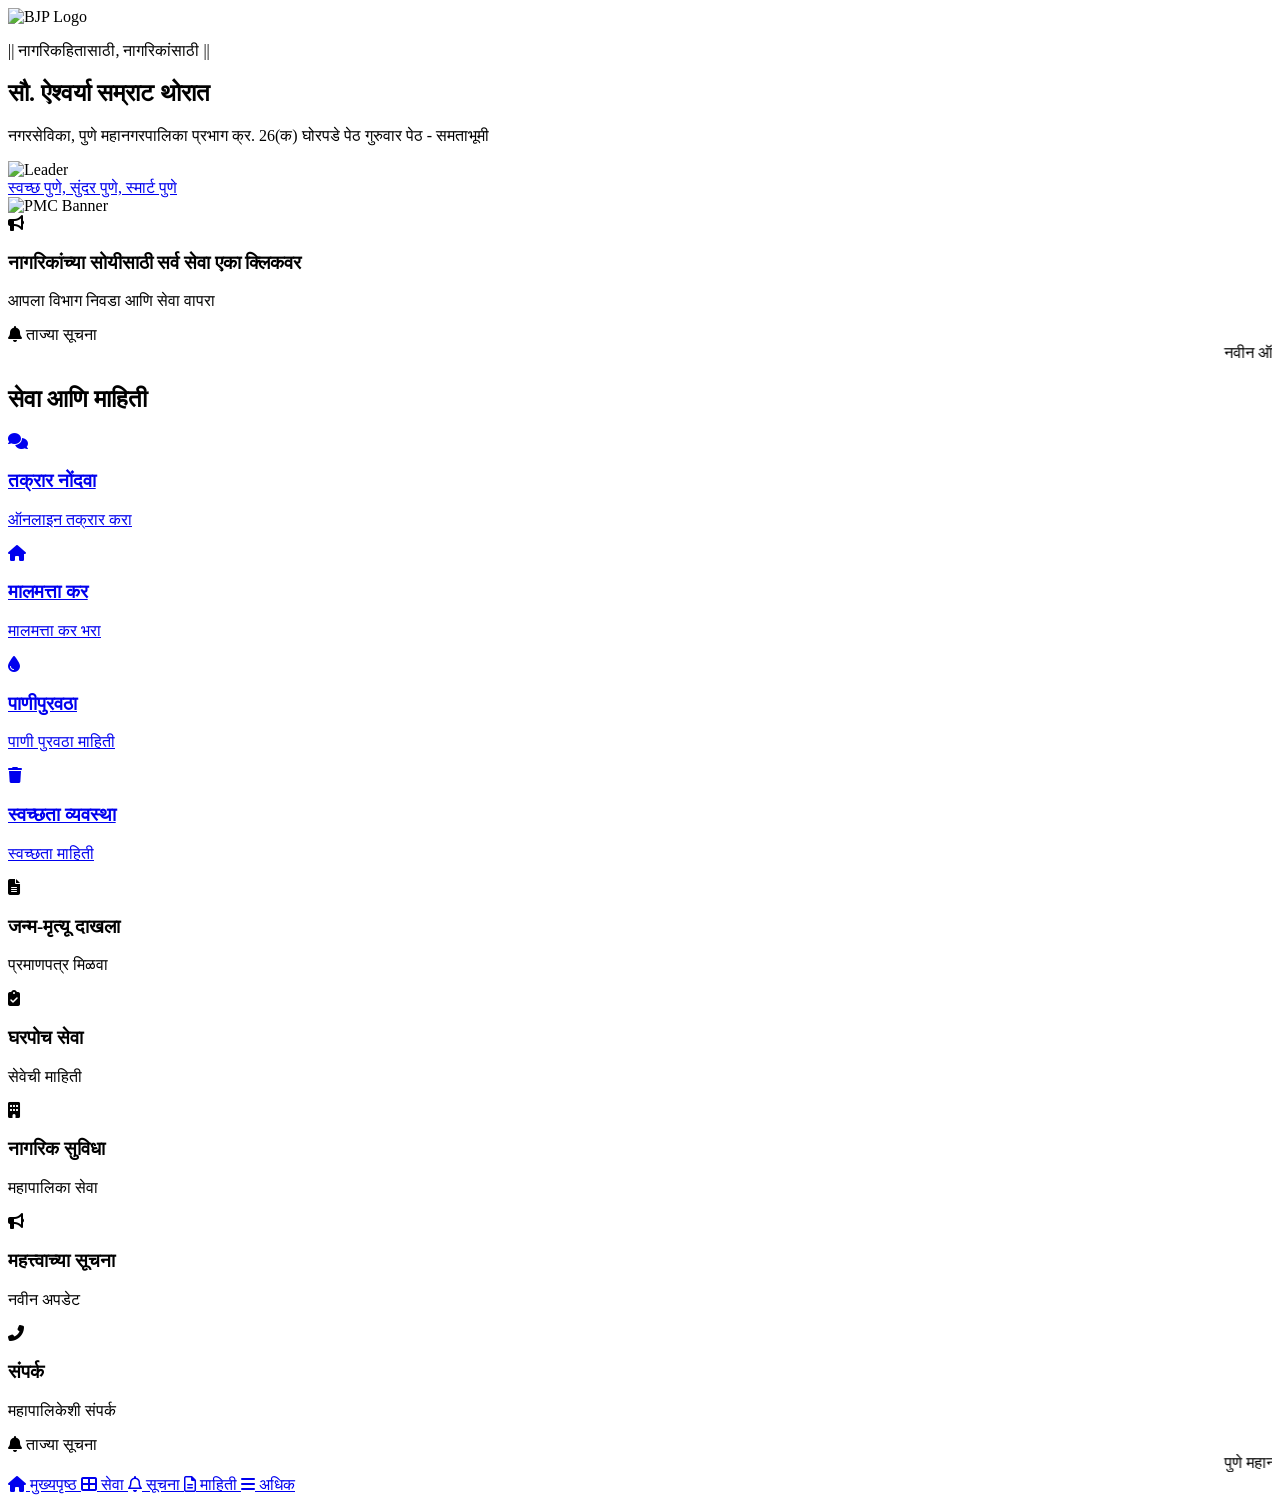
==== index.html @ b3ede86e "Add files via upload" ====
<!DOCTYPE html>
<html lang="en">

<head>

    <meta charset="UTF-8">
    <meta name="viewport" content="width=device-width, initial-scale=1.0">

    <title>PMC Citizen Portal</title>

    <!-- Google Font -->
    <link href="https://fonts.googleapis.com/css2?family=Poppins:wght@300;400;500;600;700&display=swap" rel="stylesheet">

    <!-- Font Awesome -->
    <link rel="stylesheet"
        href="https://cdnjs.cloudflare.com/ajax/libs/font-awesome/6.7.2/css/all.min.css">

    <!-- CSS -->
    <link rel="stylesheet" href="css/style.css">
    <link rel="stylesheet" href="css/responsive.css">
    <link rel="stylesheet" href="css/complaint.css">
</head>

<body>

<div class="container">

    <!-- ==========================================
     Main Header
========================================== -->

<!-- ==============================
     Hero Section
================================ -->

<section class="hero">

    <div class="hero-content">

        <!-- Logo -->
        <div class="hero-left">

            <img
                src="images/bjp-logo.png"
                alt="BJP Logo"
                class="logo">

        </div>


        <!-- Text -->
        <div class="hero-text">

            <p class="hero-tagline">
                || नागरिकहितासाठी, नागरिकांसाठी ||
            </p>

            <h2>सौ. ऐश्वर्या सम्राट थोरात</h2>

            <p class="hero-subtitle">
                नगरसेविका, पुणे महानगरपालिका प्रभाग क्र. 26(क)
                घोरपडे पेठ गुरुवार पेठ - समताभूमी
            </p>

        </div>


        <!-- Leader -->
        <div class="hero-right">

            <img
                src="images/leader.png"
                alt="Leader">

        </div>


        <!-- Button -->
        <div class="hero-btn">

            <a href="#">
                स्वच्छ पुणे, सुंदर पुणे, स्मार्ट पुणे
            </a>

        </div>

    </div>

</section>
    <!-- ==========================
         Building Banner
    ========================== -->

    <section class="banner">

        <img src="images/pmc-banner.png" alt="PMC Banner">

    </section>

    <!-- ==========================
         Announcement
    ========================== -->

    <section class="announcement">

        <div class="announcement-icon">
            <i class="fas fa-bullhorn"></i>
        </div>

        <div class="announcement-text">

            <h3>नागरिकांच्या सोयीसाठी सर्व सेवा एका क्लिकवर</h3>

            <p>आपला विभाग निवडा आणि सेवा वापरा</p>

        </div>

    </section>

    <!-- ==========================
         Top News Ticker
    ========================== -->

    <section class="news-ticker top-ticker">

        <div class="news-left">

            <i class="fas fa-bell"></i>

            <span>ताज्या सूचना</span>

        </div>

        <div class="news-right">

            <marquee scrollamount="3">

                नवीन ऑनलाइन नागरिक सेवा आता उपलब्ध आहेत.

            </marquee>

        </div>

    </section>

    <!-- ==========================
         Section Title
    ========================== -->

    <section class="section-title">

        <div class="line"></div>

        <h2>सेवा आणि माहिती</h2>

        <div class="line"></div>

    </section>

    <!-- ==========================
         Services
    ========================== -->

    <section class="services">

        <a href="complaint.html" class="service-card">

            <div class="icon complaint">
                <i class="fas fa-comments"></i>
            </div>

            <h3>तक्रार नोंदवा</h3>

            <p>ऑनलाइन तक्रार करा</p>

        </a>
        <a href="property-tax.html" class="service-card">
        <div class="service-card">

            <div class="icon tax">
                <i class="fas fa-home"></i>
            </div>

            <h3>मालमत्ता कर</h3>

            <p>मालमत्ता कर भरा</p>

        </div>
        </a>
        <a href="water-supply.html" class="service-card">
        <div class="service-card">

            <div class="icon water">
                <i class="fas fa-tint"></i>
            </div>

            <h3>पाणीपुरवठा</h3>

            <p>पाणी पुरवठा माहिती</p>

        </div>
        </a>
        <a href="sanitation.html" class="service-card">
        <div class="service-card">

            <div class="icon garbage">
                <i class="fas fa-trash"></i>
            </div>

            <h3>स्वच्छता व्यवस्था</h3>

            <p>स्वच्छता माहिती</p>

        </div>
        </a>

        <div class="service-card">

            <div class="icon birth">
                <i class="fas fa-file-alt"></i>
            </div>

            <h3>जन्म-मृत्यू दाखला</h3>

            <p>प्रमाणपत्र मिळवा</p>

        </div>

        <div class="service-card">

            <div class="icon home-service">
                <i class="fas fa-clipboard-check"></i>
            </div>

            <h3>घरपोच सेवा</h3>

            <p>सेवेची माहिती</p>

        </div>

        <div class="service-card">

            <div class="icon citizen">
                <i class="fas fa-building"></i>
            </div>

            <h3>नागरिक सुविधा</h3>

            <p>महापालिका सेवा</p>

        </div>

        <div class="service-card">

            <div class="icon notice">
                <i class="fas fa-bullhorn"></i>
            </div>

            <h3>महत्त्वाच्या सूचना</h3>

            <p>नवीन अपडेट</p>

        </div>

        <div class="service-card">

            <div class="icon contact">
                <i class="fas fa-phone-alt"></i>
            </div>

            <h3>संपर्क</h3>

            <p>महापालिकेशी संपर्क</p>

        </div>

    </section>

    <!-- ==========================
         Bottom News Ticker
    ========================== -->

    <section class="news-ticker">

        <div class="news-left">

            <i class="fas fa-bell"></i>

            <span>ताज्या सूचना</span>

        </div>

        <div class="news-right">

            <marquee behavior="scroll" direction="left" scrollamount="3">

                पुणे महानगरपालिकेच्या सर्व नागरिकांना सूचित करण्यात येते की नवीन ऑनलाइन सेवा सुरू करण्यात आल्या आहेत.

            </marquee>

        </div>

    </section>

    <!-- ==========================
         Bottom Navigation
    ========================== -->

    <nav class="bottom-nav">

        <a href="index.html" class="active">

            <i class="fas fa-home"></i>

            <span>मुख्यपृष्ठ</span>

        </a>

        <a href="#">

            <i class="fas fa-th-large"></i>

            <span>सेवा</span>

        </a>

        <a href="#">

            <i class="far fa-bell"></i>

            <span>सूचना</span>

        </a>

        <a href="#">

            <i class="far fa-file-alt"></i>

            <span>माहिती</span>

        </a>

        <a href="#">

            <i class="fas fa-bars"></i>

            <span>अधिक</span>

        </a>

    </nav>

</div>

<script src="js/script.js"></script>

</body>
</html>
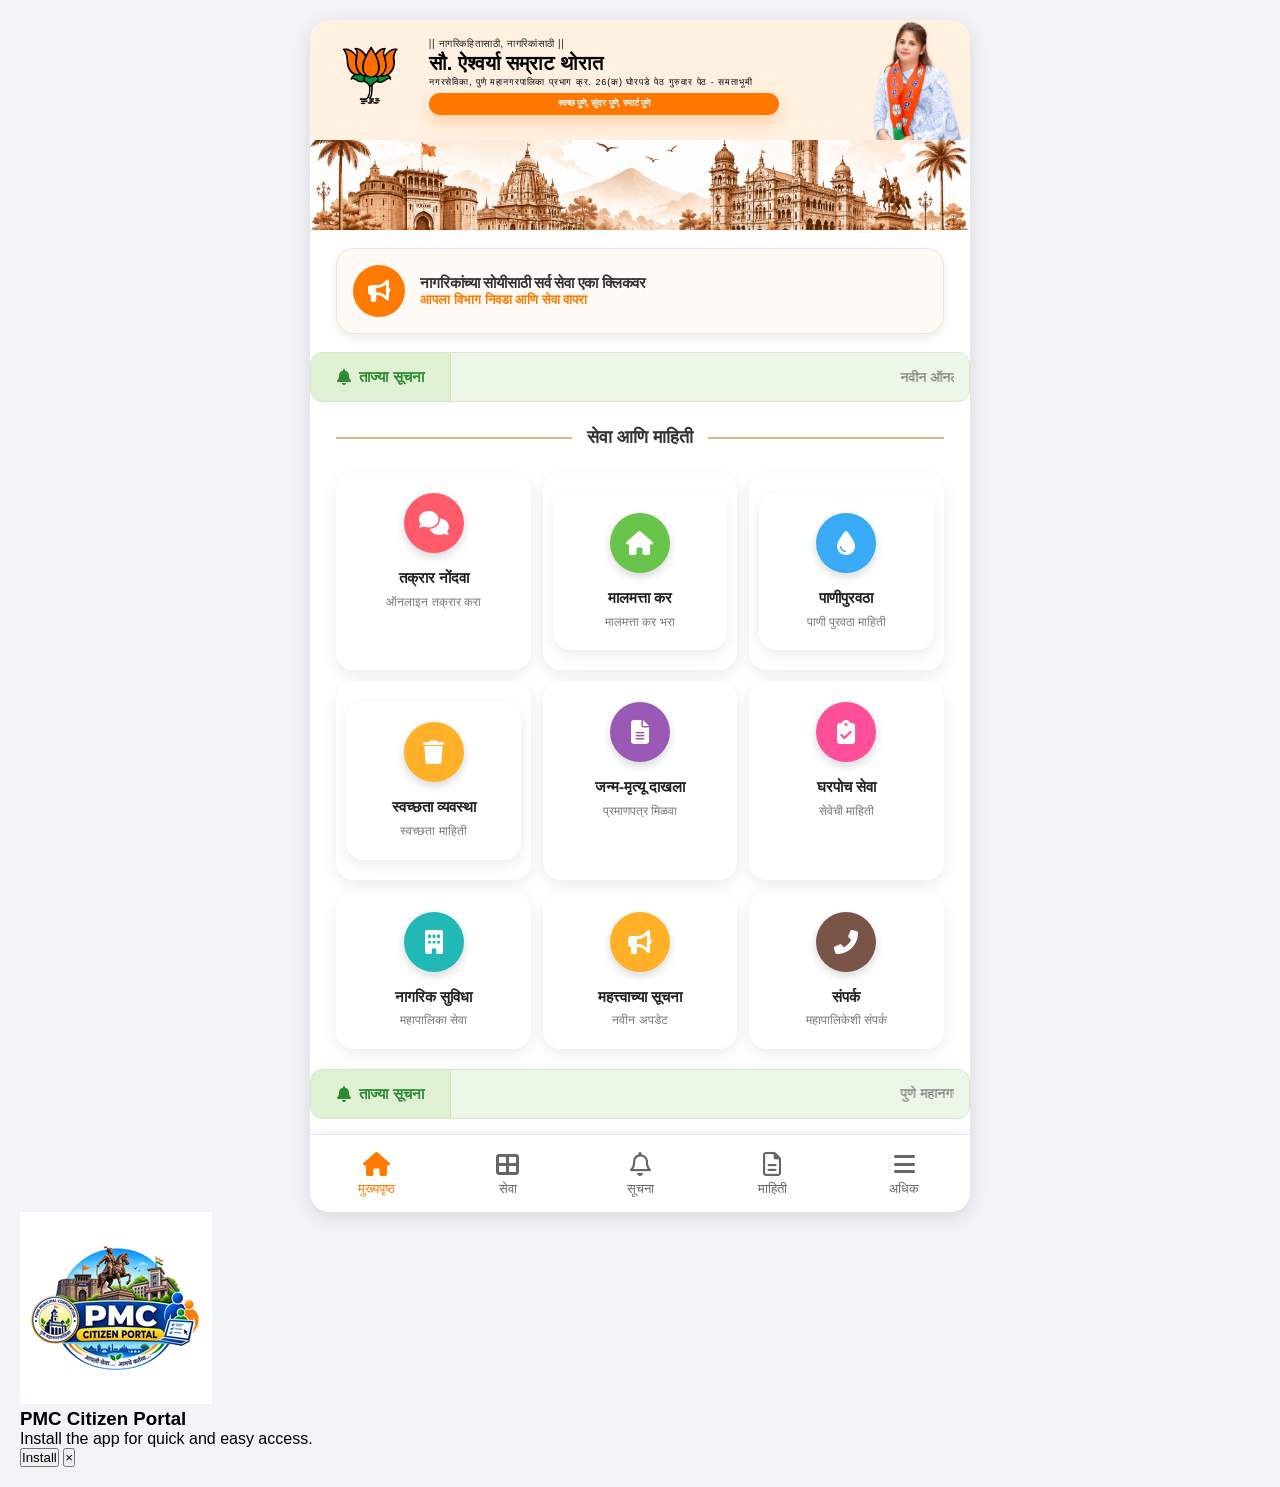
==== commit d87787f1: "Enhance index.html for PWA support Added manifest and theme color meta tags, and implemented service" ====
--- a/index.html
+++ b/index.html
@@ -7,6 +7,9 @@
     <meta name="viewport" content="width=device-width, initial-scale=1.0">
 
     <title>PMC Citizen Portal</title>
+
+    <link rel="manifest" href="manifest.json">
+    <meta name="theme-color" content="#1f4e79">
 
     <!-- Google Font -->
     <link href="https://fonts.googleapis.com/css2?family=Poppins:wght@300;400;500;600;700&display=swap" rel="stylesheet">
@@ -354,5 +357,40 @@
 
 <script src="js/script.js"></script>
 
+<script>
+    if ("serviceWorker" in navigator) {
+        window.addEventListener("load", function () {
+            navigator.serviceWorker.register("service-worker.js")
+                .then(function (registration) {
+                    console.log("Service Worker registered successfully");
+                })
+                .catch(function (error) {
+                    console.log("Service Worker registration failed:", error);
+                });
+        });
+    }
+</script>
+<!-- Install App Banner -->
+<div id="installBanner" class="install-banner">
+
+    <div class="install-icon">
+        <img src="icons/icon-192.png" alt="PMC Citizen Portal">
+    </div>
+
+    <div class="install-content">
+        <h3>PMC Citizen Portal</h3>
+        <p>Install the app for quick and easy access.</p>
+    </div>
+
+    <button id="installButton" class="install-btn">
+        Install
+    </button>
+
+    <button id="closeInstall" class="close-install">
+        ×
+    </button>
+
+</div>
+
 </body>
-</html>+</html>
--- a/css/style.css
+++ b/css/style.css
@@ -0,0 +1,1167 @@
+/* Reset */
+
+*{
+    margin:0;
+    padding:0;
+    box-sizing:border-box;
+}
+
+html{
+    scroll-behavior:smooth;
+}
+
+body{
+    font-family:'Poppins',sans-serif;
+    background:#f2f4f8;
+}
+
+/* Main Container */
+
+.container{
+    width:100%;
+    max-width:430px;
+    min-height:auto;
+    margin:20px auto;
+    background:#fff;
+    border-radius:25px;
+    overflow:hidden;
+    box-shadow:0 5px 20px rgba(0,0,0,.12);
+    padding-bottom:0;
+}
+/* Complaint Page Container */
+
+.complaint-container{
+
+    max-width:390px;
+
+    margin:0 auto;
+
+    border-radius:20px;
+
+}
+/* ==========================================
+   Main Hero Header
+========================================== */
+
+.hero{
+
+    position:relative;
+
+    width:100%;
+
+    min-height:380px;
+
+    background:#fff0df;
+
+    border-radius:28px;
+
+    overflow:hidden;
+
+    box-shadow:0 8px 25px rgba(0,0,0,.10);
+
+}
+
+
+/* ==========================================
+   Hero Content
+========================================== */
+
+.hero-content{
+
+    position:relative;
+
+    z-index:5;
+
+    display:flex;
+
+    align-items:center;
+
+    width:100%;
+
+    min-height:380px;
+
+    padding:35px 40px;
+
+}
+
+
+/* ==========================================
+   Left Section
+========================================== */
+
+.hero-left{
+
+    width:24%;
+
+    display:flex;
+
+    justify-content:center;
+
+    align-items:center;
+
+    padding-right:30px;
+
+    border-right:3px solid #ff7100;
+
+}
+
+
+.logo{
+
+    width:170px;
+
+    height:170px;
+
+    object-fit:contain;
+
+}
+
+
+/* ==========================================
+   Center Text
+========================================== */
+
+.hero-text{
+
+    width:52%;
+
+    padding-left:35px;
+
+    position:relative;
+
+    z-index:10;
+
+}
+
+
+.hero-tagline{
+
+    font-size:9px;
+
+    color:#222;
+
+    line-height:1.3;
+
+    margin-bottom:8px;
+
+}
+
+
+.hero-text h1{
+
+    font-size:55px;
+
+    font-weight:800;
+
+    line-height:1.05;
+
+    color:#111;
+
+    margin:0 0 20px 0;
+
+}
+
+
+.hero-text span{
+
+    display:block;
+
+    font-size:25px;
+
+    line-height:1.55;
+
+    color:#333;
+
+    white-space:normal;
+
+}
+
+
+/* ==========================================
+   Right Leader Image
+========================================== */
+
+.hero-right{
+
+    position:absolute;
+
+    right:0;
+
+    bottom:0;
+
+    width:31%;
+
+    height:100%;
+
+    display:flex;
+
+    justify-content:flex-end;
+
+    align-items:flex-end;
+
+    z-index:3;
+
+}
+
+
+.hero-right img{
+
+    width:100%;
+
+    max-width:400px;
+
+    height:auto;
+
+    max-height:100%;
+
+    object-fit:contain;
+
+    object-position:bottom right;
+
+    display:block;
+
+}
+
+
+/* ==========================================
+   Orange Button
+========================================== */
+
+.hero-btn{
+
+    position:absolute;
+
+    left:32%;
+
+    bottom:30px;
+
+    z-index:20;
+
+}
+
+
+.hero-btn a{
+
+    display:flex;
+
+    align-items:center;
+
+    justify-content:center;
+
+    padding:15px 45px;
+
+    background:linear-gradient(
+        90deg,
+        #ff8a00,
+        #ff6500
+    );
+
+    color:#fff;
+
+    text-decoration:none;
+
+    border-radius:50px;
+
+    font-size:24px;
+
+    font-weight:700;
+
+    white-space:nowrap;
+
+    box-shadow:0 7px 15px rgba(255,115,0,.25);
+
+}
+
+
+.hero-btn a:hover{
+
+    background:#ff7000;
+
+}
+/* ===================================
+   Building Banner
+=================================== */
+
+.banner{
+    position:relative;
+    margin:0;
+    padding:0;
+    line-height:0;
+    z-index:1;
+}
+
+.banner img{
+    width:100%;
+    height:90px;
+    object-fit:cover;
+    display:block;
+}
+/* ===================================
+   Announcement Card
+=================================== */
+
+.announcement{
+    width:92%;
+    margin:18px auto;
+    background:#fffaf5;
+    border-radius:18px;
+    padding:16px;
+    display:flex;
+    align-items:center;
+    gap:15px;
+    box-shadow:0 4px 12px rgba(0,0,0,.08);
+    border:1px solid #f3e3d5;
+}
+
+.announcement-icon{
+
+    width:52px;
+
+    height:52px;
+
+    background:#ff7a00;
+
+    border-radius:50%;
+
+    display:flex;
+
+    justify-content:center;
+
+    align-items:center;
+
+    flex-shrink:0;
+
+}
+
+.announcement-icon i{
+
+    color:#fff;
+
+    font-size:22px;
+
+}
+.announcement-text{
+    flex:1;
+    min-width:0;
+}
+
+.announcement-text h3{
+    font-size:15px;
+    font-weight:700;
+    color:#333;
+    white-space:nowrap;
+    letter-spacing:-0.3px;
+}
+
+.announcement-text p{
+    font-size:13px;
+    font-weight:600;
+    color:#ff7a00;
+}
+/* ===============================
+   News Ticker
+================================ */
+
+.news-ticker{
+
+    width:100%;
+
+    height:50px;
+
+    display:flex;
+
+    align-items:center;
+
+    background:#edf7e8;
+
+    border:1px solid #d7e7cd;
+
+    border-radius:12px;
+
+    overflow:hidden;
+
+    margin:15px 0;
+
+}
+
+/* Left Box */
+
+.news-left{
+
+    width:140px;
+
+    height:100%;
+
+    background:#dff0d3;
+
+    display:flex;
+
+    align-items:center;
+
+    justify-content:center;
+
+    gap:8px;
+
+    color:#2f8a34;
+
+    font-size:15px;
+
+    font-weight:700;
+
+    border-right:1px solid #cfe1c5;
+
+    white-space:nowrap;
+
+    flex-shrink:0;
+
+}
+
+.news-left i{
+
+    font-size:16px;
+
+}
+
+/* Right */
+
+.news-right{
+
+    flex:1;
+
+    height:100%;
+
+    display:flex;
+
+    align-items:center;
+
+    overflow:hidden;
+
+    padding:0 15px;
+
+}
+
+.news-right marquee{
+
+    color:#666;
+
+    font-size:14px;
+
+    font-weight:500;
+
+}
+/* ===================================
+   Section Title
+=================================== */
+
+.section-title{
+
+    width:92%;
+
+    margin:25px auto;
+
+    display:flex;
+
+    align-items:center;
+
+    justify-content:center;
+
+    gap:15px;
+
+}
+
+.section-title .line{
+
+    flex:1;
+
+    height:2px;
+
+    background:#d9b98b;
+
+}
+
+.section-title h2{
+
+    font-size:18px;
+
+    font-weight:700;
+
+    color:#333;
+
+    white-space:nowrap;
+
+}
+/* ===================================
+   Services
+=================================== */
+
+.services{
+
+    width:92%;
+
+    margin:20px auto;
+
+    display:grid;
+
+    grid-template-columns:repeat(3,1fr);
+
+    gap:12px;
+
+}
+/* Remove underline from service links */
+
+.services a{
+
+    text-decoration:none;
+
+    color:inherit;
+
+}
+
+
+.service-card{
+
+    background:#fff;
+
+    border-radius:18px;
+
+    padding:20px 10px;
+
+    text-align:center;
+
+    box-shadow:0 5px 15px rgba(0,0,0,.08);
+
+    transition:.3s;
+
+    cursor:pointer;
+
+}
+
+.service-card:hover{
+
+    transform:translateY(-6px);
+
+    box-shadow:0 10px 20px rgba(0,0,0,.12);
+
+}
+
+.icon{
+
+    width:60px;
+
+    height:60px;
+
+    margin:0 auto 15px;
+
+    border-radius:50%;
+
+    display:flex;
+
+    justify-content:center;
+
+    align-items:center;
+
+    color:#fff;
+
+    font-size:24px;
+
+    box-shadow:0 4px 10px rgba(0,0,0,.15);
+
+}
+
+/* Icon Colors */
+
+.complaint{background:#ff5b6b;}
+.tax{background:#6ac44b;}
+.water{background:#39aaf5;}
+.garbage{background:#ffb229;}
+.birth{background:#9b59b6;}
+.home-service{background:#ff4f9a;}
+.citizen{background:#22b8b5;}
+.notice{background:#ffb229;}
+.contact{background:#795548;}
+
+.service-card h3{
+
+    font-size:15px;
+
+    font-weight:700;
+
+    color:#222;
+
+    margin-bottom:6px;
+
+    line-height:1.3;
+
+}
+
+.service-card p{
+
+    font-size:12px;
+
+    color:#777;
+
+    line-height:1.4;
+
+}
+/* ===================================
+   Bottom Navigation
+=================================== */
+
+.bottom-nav{
+
+    width:100%;
+
+    height:78px;
+
+    background:#fff;
+
+    display:flex;
+
+    justify-content:space-around;
+
+    align-items:center;
+
+    border-top:1px solid #e8e8e8;
+
+    box-shadow:0 -2px 10px rgba(0,0,0,.05);
+
+}
+
+.bottom-nav a{
+
+    flex:1;
+
+    height:100%;
+
+    text-decoration:none;
+
+    display:flex;
+
+    flex-direction:column;
+
+    justify-content:center;
+
+    align-items:center;
+
+    color:#666;
+
+    transition:.3s;
+
+}
+
+.bottom-nav a i{
+
+    font-size:24px;
+
+    margin-bottom:6px;
+
+}
+
+.bottom-nav a span{
+
+    font-size:13px;
+
+    font-weight:500;
+
+    line-height:1;
+
+}
+
+.bottom-nav a.active{
+
+    color:#ff7a00;
+
+}
+
+.bottom-nav a:hover{
+
+    color:#ff7a00;
+
+}
+/* ===================================
+   Complaint Page
+=================================== */
+
+.complaint-header{
+
+    padding:20px;
+
+    border-bottom:2px solid #ff8a00;
+
+}
+
+.complaint-title{
+
+    display:flex;
+
+    align-items:center;
+
+    gap:15px;
+
+}
+
+.title-icon{
+
+    width:42px;
+
+    height:42px;
+
+    background:#ff8a00;
+
+    border-radius:10px;
+
+    display:flex;
+
+    justify-content:center;
+
+    align-items:center;
+
+    color:#fff;
+
+    font-size:18px;
+
+}
+
+.complaint-title h1{
+
+    font-size:28px;
+
+    margin-bottom:5px;
+
+}
+
+.complaint-title p{
+
+    font-size:12px;
+
+    color:#666;
+
+}
+
+.complaint-header img{
+
+    width:160px;
+
+    float:right;
+
+    margin-top:10px;
+
+    opacity:.18;
+
+}
+/* ===================================
+   Complaint Form
+=================================== */
+
+.complaint-form{
+
+    padding:20px;
+
+}
+
+.form-group{
+
+    margin-bottom:18px;
+
+}
+
+.form-group label{
+
+    display:block;
+
+    margin-bottom:8px;
+
+    font-size:14px;
+
+    font-weight:600;
+
+    color:#333;
+
+}
+
+.form-group label span{
+
+    color:red;
+
+}
+
+.form-group input,
+.form-group select,
+.form-group textarea{
+
+    width:100%;
+
+    padding:13px 15px;
+
+    border:1px solid #d9d9d9;
+
+    border-radius:8px;
+
+    font-size:14px;
+
+    outline:none;
+
+    transition:.3s;
+
+    font-family:'Poppins',sans-serif;
+
+}
+
+.form-group textarea{
+
+    resize:none;
+
+}
+
+.form-group input:focus,
+.form-group select:focus,
+.form-group textarea:focus{
+
+    border-color:#ff7a00;
+
+    box-shadow:0 0 5px rgba(255,122,0,.25);
+
+}
+/* ===================================
+   Submit Button
+=================================== */
+
+.submit-btn{
+
+    width:100%;
+
+    padding:15px;
+
+    background:#ff7a00;
+
+    color:#fff;
+
+    border:none;
+
+    border-radius:10px;
+
+    font-size:16px;
+
+    font-weight:600;
+
+    cursor:pointer;
+
+    transition:.3s;
+
+}
+
+.submit-btn i{
+
+    margin-right:8px;
+
+}
+
+.submit-btn:hover{
+
+    background:#e86f00;
+
+}
+/* ===================================
+   Mobile Responsive
+=================================== */
+
+@media (max-width:768px){
+
+    body{
+        background:#f2f4f8;
+    }
+
+    .container{
+
+        width:100%;
+
+        max-width:390px;
+
+        margin:0 auto;
+
+        border-radius:18px;
+
+        overflow:hidden;
+
+    }
+
+    /* Header */
+
+    .complaint-header{
+
+        padding:12px 14px;
+
+    }
+
+    .complaint-title{
+
+        gap:10px;
+
+        align-items:flex-start;
+
+    }
+
+    .title-icon{
+
+        width:34px;
+
+        height:34px;
+
+        font-size:15px;
+
+        border-radius:8px;
+
+    }
+
+    .complaint-title h1{
+
+        font-size:22px;
+
+        margin-bottom:2px;
+
+    }
+
+    .complaint-title p{
+
+        font-size:10px;
+
+        line-height:1.4;
+
+    }
+
+    .complaint-header img{
+
+        width:120px;
+
+        margin-top:5px;
+
+    }
+
+    /* Form */
+
+    .complaint-form{
+
+        padding:12px;
+
+    }
+
+    .form-group{
+
+        margin-bottom:12px;
+
+    }
+
+    .form-group label{
+
+        font-size:12px;
+
+        margin-bottom:5px;
+
+    }
+
+    .form-group input,
+
+    .form-group select,
+
+    .form-group textarea{
+
+        padding:10px 12px;
+
+        font-size:13px;
+
+        border-radius:6px;
+
+    }
+
+    .form-group textarea{
+
+        min-height:80px;
+
+    }
+
+    /* File Upload */
+
+    input[type=file]{
+
+        font-size:12px;
+
+    }
+
+    /* Submit */
+
+    .submit-btn{
+
+        padding:12px;
+
+        font-size:14px;
+
+        border-radius:6px;
+
+    }
+
+}
+/* ===================================
+   Input Group
+=================================== */
+
+.input-group{
+
+    display:flex;
+
+    align-items:center;
+
+    gap:10px;
+
+}
+
+.input-icon{
+
+    width:38px;
+
+    height:38px;
+
+    background:#fff8f2;
+
+    border:1px solid #ffd3a8;
+
+    border-radius:8px;
+
+    display:flex;
+
+    justify-content:center;
+
+    align-items:center;
+
+    color:#ff7a00;
+
+    flex-shrink:0;
+
+}
+
+.input-group input,
+
+.input-group select,
+
+.input-group textarea{
+
+    flex:1;
+
+}
+/* ===================================
+   Upload Box
+=================================== */
+
+.upload-box{
+
+    border:2px dashed #ffb56a;
+
+    background:#fff8f1;
+
+    border-radius:10px;
+
+    padding:15px;
+
+    display:flex;
+
+    align-items:center;
+
+    gap:12px;
+
+    flex-wrap:wrap;
+
+}
+
+.upload-box input{
+
+    display:none;
+
+}
+
+.upload-label{
+
+    background:#ff7a00;
+
+    color:#fff;
+
+    padding:8px 16px;
+
+    border-radius:8px;
+
+    cursor:pointer;
+
+    display:flex;
+
+    align-items:center;
+
+    gap:8px;
+
+    font-size:14px;
+
+    font-weight:600;
+
+}
+
+.upload-label:hover{
+
+    background:#e96f00;
+
+}
+
+#fileName{
+
+    font-size:13px;
+
+    color:#666;
+
+}
+
+.form-group small{
+
+    display:block;
+
+    margin-top:8px;
+
+    color:#777;
+
+    font-size:12px;
+
+}
+/* ==============================
+   Mobile Text Fix
+================================= */
+
+@media (max-width: 768px) {
+
+    .logo-section h1 {
+        font-size: 18px;
+        line-height: 1.2;
+    }
+
+    .logo-section p {
+        font-size: 11px;
+        line-height: 1.3;
+    }
+
+    .logo-section {
+        line-height: 1.3;
+    }
+
+    .logo-section img {
+        width: 50px;
+        height: auto;
+    }
+
+    /* Header text */
+    header h1 {
+        font-size: 18px;
+    }
+
+    header p {
+        font-size: 11px;
+    }
+
+    /* General text */
+    body {
+        font-size: 14px;
+    }
+}
--- a/css/responsive.css
+++ b/css/responsive.css
@@ -0,0 +1,830 @@
+/* ===================================
+   MOBILE (0px - 480px)
+=================================== */
+
+@media screen and (max-width:480px){
+
+    body{
+        background:#f2f4f8;
+        overflow-x:hidden;
+    }
+
+    .container,
+    .complaint-container{
+        width:100%;
+        max-width:100%;
+        margin:0;
+        border-radius:0;
+        box-shadow:none;
+    }
+
+/* ===================================
+   MOBILE HERO
+   Exact proportional layout
+=================================== */
+
+.hero{
+
+    position:relative;
+
+    width:100%;
+
+    aspect-ratio:3 / 1;
+
+    min-height:0;
+
+    padding:0;
+
+    margin:0;
+
+    background:#fff0df;
+
+    border-radius:12px;
+
+    overflow:hidden;
+
+}
+
+
+/* ===================================
+   Hero Content
+=================================== */
+
+.hero-content {
+    position: relative;
+
+    width: 100%;
+    height: 100%;
+
+    margin: 0;
+    padding: 0;
+
+    box-sizing: border-box;
+}
+/* ===================================
+   MOBILE LOGO
+=================================== */
+
+.hero-left{
+
+    position:absolute;
+
+    left:0;
+
+    top:-16%;
+
+    width:28%;
+
+    height:60%;
+
+    display:flex;
+
+    justify-content:center;
+
+    align-items:center;
+
+    padding:0 5px 0 0;
+
+    margin:0;
+
+     border:none !important;
+
+    z-index:10;
+
+}
+
+.hero-left img{
+    display: block;
+
+    width: 55%;
+    height: auto;
+
+    max-width: 100%;
+    object-fit: contain;
+
+    opacity: 1;
+    visibility: visible;
+}
+/* ===================================
+   MOBILE TEXT - COMPACT
+=================================== */
+
+.hero-text{
+
+    position:absolute;
+
+    left:22%;
+
+    top:8%;
+
+    width:48%;
+
+    padding:0;
+
+    margin:0;
+
+}
+
+.hero-tagline{
+
+    font-size:9px;
+
+    line-height:1;
+
+    margin:0 0 3px;
+
+    white-space:nowrap;
+
+}
+
+.hero-text h2 {
+    margin: 0 0 3px;
+    padding: 0;
+
+    font-size: clamp(11px, 2vw, 21px);
+
+    font-weight: 800;
+
+    line-height: 1.15;
+
+    white-space: nowrap;
+
+    overflow: hidden;
+
+    text-overflow: clip;
+}
+
+.hero-subtitle{
+
+    display:block;
+
+    font-size:9px;
+
+    line-height:1.15;
+
+    margin:0;
+
+}
+
+
+/* ===================================
+   MOBILE LEADER
+=================================== */
+
+.hero-right{
+
+    position:absolute;
+
+    right:0;
+
+    bottom:60%;
+
+    width:27%;
+
+    height:100%;
+
+    display:flex;
+
+    justify-content:flex-end;
+
+    align-items:flex-end;
+
+    z-index:5;
+
+}
+
+.hero-right img{
+
+    display:block;
+
+    width:100px;
+
+    height:auto;
+
+    max-width:100%;
+
+    max-height:100%;
+
+    object-fit:contain;
+
+    object-position:bottom right;
+
+    visibility:visible;
+
+    opacity:1;
+
+}
+
+/* ===================================
+   Orange Button
+=================================== */
+
+.hero-btn{
+
+    position:absolute;
+
+    left:12%;
+
+    bottom:73%;
+
+    width:60%;
+
+    margin:0;
+
+    padding:0;
+
+    z-index:20;
+
+}
+
+
+.hero-btn a{
+
+    display:block;
+
+    width:100%;
+
+    padding:2.5% 1%;
+
+    background:#ff7600;
+
+    color:#fff;
+
+    border-radius:50px;
+
+    text-align:center;
+
+    font-size:clamp(5px, 2vw, 10px);
+
+    line-height:1.1;
+
+    font-weight:700;
+
+    white-space:nowrap;
+
+}
+    /* Banner */
+
+    .banner img{
+        width:100%;
+        height:auto;
+    }
+
+    /* Announcement */
+
+    .announcement{
+        margin:10px;
+        padding:10px;
+    }
+
+    .announcement h3{
+        font-size:12px;
+    }
+
+    .announcement p{
+        font-size:10px;
+    }
+
+    /* Services */
+
+    .services{
+        padding:10px;
+        gap:10px;
+    }
+
+    .service-card{
+        padding:12px 6px;
+    }
+
+    .service-card h3{
+        font-size:11px;
+    }
+
+    .service-card p{
+        font-size:9px;
+    }
+
+    .icon{
+        width:42px;
+        height:42px;
+        font-size:18px;
+    }
+
+    /* Bottom Navigation */
+
+    .bottom-nav{
+        height:60px;
+    }
+
+    .bottom-nav span{
+        font-size:10px;
+    }
+
+}
+/* ===================================
+   TABLET (481px - 768px)
+=================================== */
+
+@media screen and (min-width:481px) and (max-width:768px){
+
+    body{
+        background:#f2f4f8;
+    }
+
+    .container,
+    .complaint-container{
+        width:100%;
+        max-width:700px;
+        margin:20px auto;
+        border-radius:20px;
+    }
+
+   /* ===================================
+       Hero - Tablet
+    =================================== */
+
+.hero{
+    width:100%;
+    aspect-ratio:3 / 1;
+    padding:0;
+    overflow:hidden;
+    position:relative;
+
+}
+
+.hero-content{
+
+    position:relative;
+
+    width:100%;
+
+    height:100%;
+
+    padding:0;
+
+    margin:0;
+
+    grid-template-columns: 48px 1fr 65px;
+
+}
+
+
+/* ===================================
+   HERO ELEMENTS - MOBILE
+=================================== */
+
+.hero-left{
+
+    position:absolute;
+
+    left:0;
+
+    top:18%;
+
+    width:24%;
+
+    display:flex;
+
+    justify-content:center;
+
+    align-items:center;
+
+    padding-right:5px;
+
+    border-right:none;
+
+}
+
+.logo{
+
+    width:55%;
+
+    height:auto;
+
+    min-width:0;
+
+    object-fit:contain;
+
+}
+
+
+/* Text */
+
+.hero-text{
+
+    position:absolute;
+
+    left:25%;
+
+    top:7%;
+
+    width:50%;
+
+    padding:0;
+
+    margin:0;
+
+}
+
+.hero-tagline{
+
+    font-size:9px;
+
+    line-height:1.1;
+
+    margin:0 0 3px;
+
+    white-space:nowrap;
+
+}
+
+.hero-text h2{
+
+    font-size:20px;
+
+    font-weight:800;
+
+    line-height:1.02;
+
+    margin:0 0 4px;
+
+}
+
+.hero-subtitle{
+
+    display:block;
+
+    font-size:8px;
+
+    line-height:1.25;
+
+    margin:0;
+
+}
+
+
+/* Leader */
+
+.hero-right{
+
+    position:absolute;
+
+    right:0;
+
+    bottom:0;
+
+    width:27%;
+
+    height:100%;
+
+    display:flex;
+
+    justify-content:flex-end;
+
+    align-items:flex-end;
+
+}
+
+.hero-right img{
+
+    width:100%;
+
+    height:auto;
+
+    max-width:100%;
+
+    max-height:100%;
+
+    object-fit:contain;
+
+    object-position:bottom right;
+
+}
+
+
+/* Button */
+
+.hero-btn{
+
+    position:absolute;
+
+    left:25%;
+
+    bottom:6%;
+
+    width:50%;
+
+    margin:0;
+
+    padding:0;
+
+    z-index:20;
+
+}
+
+.hero-btn a{
+
+    display:block;
+
+    width:100%;
+
+    padding:3px 2px;
+
+    background:#ff7600;
+
+    color:#fff;
+
+    border-radius:50px;
+
+    text-align:center;
+
+    font-size:8px;
+
+    line-height:1.1;
+
+    font-weight:700;
+
+    white-space:nowrap;
+
+}
+
+    .services{
+        gap:14px;
+    }
+
+}
+/* =========================================
+   DESKTOP (769px AND ABOVE)
+========================================= */
+
+@media screen and (min-width:769px){
+
+    /* =========================
+       BODY / CONTAINER
+    ========================= */
+
+    body{
+        background:#f2f4f8;
+        padding:20px;
+    }
+
+    .container{
+        width:660px;
+        max-width:660px;
+        margin:0 auto;
+
+        border-radius:20px;
+        overflow:hidden;
+    }
+
+    .complaint-container{
+        width:100%;
+        max-width:700px;
+        margin:20px auto;
+    }
+
+
+    /* =========================
+       HERO
+    ========================= */
+
+    .hero{
+        position:relative;
+
+        width:100%;
+        height:170px;
+
+        padding:0;
+        margin:0;
+
+        background:#fff0df;
+
+        border-radius:12px;
+
+        overflow:hidden;
+
+        box-sizing:border-box;
+    }
+
+
+    .hero-content{
+        position:relative;
+
+        width:100%;
+        height:170px;
+
+        padding:0;
+        margin:0;
+
+        display:block;
+
+        box-sizing:border-box;
+    }
+
+
+    /* =========================
+       LOGO
+    ========================= */
+
+    .hero-left{
+        position:absolute;
+
+        left:20px;
+        top:-5%;
+
+        width:80px;
+        height:150px;
+
+        display:flex;
+
+        align-items:center;
+        justify-content:center;
+
+        padding:0;
+        margin:0;
+
+        border:none !important;
+
+        z-index:10;
+    }
+
+  .hero-left .logo{
+    width:80px;
+    height:80px;
+    max-width:80px;
+    max-height:80px;
+    object-fit:contain;
+}
+
+    /* =========================
+       TEXT
+    ========================= */
+
+      .hero-text{
+        position:absolute;
+
+        left:18%;
+        top:18px;
+
+        width:55%;
+
+        padding:0;
+        margin:0;
+
+        text-align:left;
+
+        z-index:20;
+    }
+
+     .hero-tagline{
+        margin:0 0 3px;
+
+        font-size:10px;
+
+        line-height:1.1;
+
+        letter-spacing:0.6px;
+
+        white-space:nowrap;
+    }
+
+
+    .hero-text h2{
+        margin:0 0 3px;
+        padding:0;
+
+        font-size:20px;
+
+        font-weight:800;
+
+        line-height:1.1;
+
+        white-space:nowrap;
+    }
+
+   .hero-subtitle{
+    display:block;
+
+    margin:0;
+
+    font-size:9px;
+
+    line-height:1.2;
+
+    letter-spacing:0.9px;
+
+    white-space:nowrap;
+}
+
+
+    /* =========================
+       LEADER
+    ========================= */
+
+    .hero-right{
+        position:absolute;
+
+        right:0;
+        bottom:220px;
+
+        width:120px;
+        height:165px;
+
+        display:flex;
+
+        align-items:flex-end;
+        justify-content:flex-end;
+
+        padding:0;
+        margin:0;
+
+        z-index:30;
+
+        visibility:visible;
+        opacity:1;
+    }
+
+    .hero-right img  .hero-right img{
+        width:110px;
+        height:210px;
+
+        max-width:110px;
+        max-height:220px;
+
+        object-fit:contain;
+        object-position:right bottom;
+    }
+
+
+    /* =========================
+       ORANGE BUTTON
+    ========================= */
+
+    .hero-btn{
+        position:absolute;
+
+        left:119px;
+        bottom:285px;
+
+        width:240px;
+
+        margin:0;
+        padding:0;
+
+        display:block;
+
+        z-index:40;
+
+        visibility:visible;
+        opacity:1;
+    }
+
+    .hero-btn a{
+        display:block;
+
+        width:350px;
+
+        padding:6px 10px;
+
+        background:#ff7600;
+        color:#fff;
+
+        border-radius:50px;
+
+        text-align:center;
+
+        font-size:9px;
+
+        line-height:1.1;
+
+        font-weight:700;
+
+        white-space:nowrap;
+
+        text-decoration:none;
+
+        box-sizing:border-box;
+    }
+
+}
+@media screen and (min-width:769px){
+
+    .hero{
+        height:120px !important;
+        min-height:120px !important;
+        max-height:120px !important;
+
+        margin-bottom:0 !important;
+    }
+
+    .hero-content{
+        height:120px !important;
+    }
+
+    /* Hero ke immediately baad ka unwanted space */
+    .hero + *{
+        margin-top:0 !important;
+        padding-top:0 !important;
+    }
+
+}
--- a/css/complaint.css
+++ b/css/complaint.css
@@ -0,0 +1,826 @@
+/* ===================================
+   Complaint Page
+=================================== */
+
+/* ===========================
+   Complaint Header
+=========================== */
+
+.complaint-header{
+
+    padding:20px;
+
+    border-bottom:2px solid #ff8a00;
+
+    position:relative;
+
+    overflow:hidden;
+
+}
+
+.complaint-title{
+
+    display:flex;
+
+    align-items:flex-start;
+
+    gap:15px;
+
+    position:relative;
+
+    z-index:2;
+
+}
+
+.title-icon{
+
+    width:46px;
+
+    height:46px;
+
+    background:#ff8a00;
+
+    border-radius:10px;
+
+    display:flex;
+
+    justify-content:center;
+
+    align-items:center;
+
+    color:#fff;
+
+    font-size:18px;
+
+    flex-shrink:0;
+
+}
+
+.complaint-title h1{
+
+    font-size:30px;
+
+    font-weight:700;
+
+    line-height:1.2;
+
+    margin-bottom:4px;
+
+}
+
+.complaint-title p{
+
+    font-size:12px;
+
+    color:#666;
+
+}
+
+.complaint-header img{
+
+    position:absolute;
+
+    right:15px;
+
+    top:10px;
+
+    width:170px;
+
+    opacity:.18;
+
+}
+/* ===================================
+   Complaint Form
+=================================== */
+
+.complaint-form{
+
+    padding:20px;
+
+}
+
+.form-group{
+
+    margin-bottom:18px;
+
+}
+
+.form-group label{
+
+    display:block;
+
+    margin-bottom:8px;
+
+    font-size:14px;
+
+    font-weight:600;
+
+    color:#333;
+
+}
+
+.form-group label span{
+
+    color:red;
+
+}
+
+.form-group input,
+.form-group select,
+.form-group textarea{
+
+    width:100%;
+
+    padding:13px 15px;
+
+    border:1px solid #d9d9d9;
+
+    border-radius:8px;
+
+    font-size:14px;
+
+    outline:none;
+
+    transition:.3s;
+
+    font-family:'Poppins',sans-serif;
+
+}
+
+.form-group textarea{
+
+    resize:none;
+
+}
+
+.form-group input:focus,
+.form-group select:focus,
+.form-group textarea:focus{
+
+    border-color:#ff7a00;
+
+    box-shadow:0 0 5px rgba(255,122,0,.25);
+
+}
+/* ===================================
+   Submit Button
+=================================== */
+
+.submit-btn{
+
+    width:100%;
+
+    padding:15px;
+
+    background:#ff7a00;
+
+    color:#fff;
+
+    border:none;
+
+    border-radius:10px;
+
+    font-size:16px;
+
+    font-weight:600;
+
+    cursor:pointer;
+
+    transition:.3s;
+
+}
+
+.submit-btn i{
+
+    margin-right:8px;
+
+}
+
+.submit-btn:hover{
+
+    background:#e86f00;
+
+}
+/* ===================================
+   Mobile Responsive
+=================================== */
+
+@media (max-width:768px){
+
+    body{
+        background:#f2f4f8;
+    }
+
+    .container{
+
+        width:100%;
+
+        max-width:390px;
+
+        margin:0 auto;
+
+        border-radius:18px;
+
+        overflow:hidden;
+
+    }
+
+    /* Header */
+
+    .complaint-header{
+
+        padding:12px 14px;
+
+    }
+
+    .complaint-title{
+
+        gap:10px;
+
+        align-items:flex-start;
+
+    }
+
+    .title-icon{
+
+        width:34px;
+
+        height:34px;
+
+        font-size:15px;
+
+        border-radius:8px;
+
+    }
+
+    .complaint-title h1{
+
+        font-size:22px;
+
+        margin-bottom:2px;
+
+    }
+
+    .complaint-title p{
+
+        font-size:10px;
+
+        line-height:1.4;
+
+    }
+
+    .complaint-header img{
+
+        width:120px;
+
+        margin-top:5px;
+
+    }
+
+    /* Form */
+
+    .complaint-form{
+
+        padding:12px;
+
+    }
+
+    .form-group{
+
+        margin-bottom:12px;
+
+    }
+
+    .form-group label{
+
+        font-size:12px;
+
+        margin-bottom:5px;
+
+    }
+
+    .form-group input,
+
+    .form-group select,
+
+    .form-group textarea{
+
+        padding:10px 12px;
+
+        font-size:13px;
+
+        border-radius:6px;
+
+    }
+
+    .form-group textarea{
+
+        min-height:80px;
+
+    }
+
+    /* File Upload */
+
+    input[type=file]{
+
+        font-size:12px;
+
+    }
+
+    /* Submit */
+
+    .submit-btn{
+
+        padding:12px;
+
+        font-size:14px;
+
+        border-radius:6px;
+
+    }
+    .success-card{
+
+    padding:14px;
+
+}
+
+.success-left{
+
+    gap:10px;
+
+}
+
+.success-icon{
+
+    width:36px;
+    height:36px;
+
+    font-size:15px;
+
+}
+
+.success-text h4{
+
+    font-size:14px;
+
+}
+
+.success-text p{
+
+    font-size:11px;
+
+}
+
+.success-right{
+
+    width:30px;
+    height:30px;
+
+    font-size:12px;
+
+}
+
+}
+/* ===================================
+   Input Group
+=================================== */
+
+.input-group{
+
+    display:flex;
+
+    align-items:center;
+
+    gap:10px;
+
+}
+
+.input-icon{
+
+    width:38px;
+
+    height:38px;
+
+    background:#fff8f2;
+
+    border:1px solid #ffd3a8;
+
+    border-radius:8px;
+
+    display:flex;
+
+    justify-content:center;
+
+    align-items:center;
+
+    color:#ff7a00;
+
+    flex-shrink:0;
+
+}
+
+.input-group input,
+
+.input-group select,
+
+.input-group textarea{
+
+    flex:1;
+
+}
+/* ==========================================
+   Upload Section
+========================================== */
+
+.upload-box{
+
+    border:2px dashed #ffb366;
+
+    border-radius:12px;
+
+    background:#fffaf5;
+
+    padding:25px;
+
+    text-align:center;
+
+    margin-top:10px;
+
+}
+
+.upload-box input[type="file"]{
+
+    width:100%;
+
+    padding:12px;
+
+    border:1px solid #ddd;
+
+    border-radius:8px;
+
+    background:#fff;
+
+    cursor:pointer;
+
+    font-size:14px;
+
+}
+
+/* Chrome File Button */
+
+.upload-box input[type="file"]::file-selector-button{
+
+    background:#ff8c1a;
+
+    color:#fff;
+
+    border:none;
+
+    padding:10px 18px;
+
+    border-radius:6px;
+
+    cursor:pointer;
+
+    margin-right:15px;
+
+    font-weight:600;
+
+}
+
+.upload-box input[type="file"]::file-selector-button:hover{
+
+    background:#e67600;
+
+}
+
+.upload-note{
+
+    margin-top:10px;
+
+    font-size:13px;
+
+    color:#777;
+
+}
+/* ==========================================
+   Success Card
+========================================== */
+
+.success-card{
+
+    display:flex;
+    justify-content:space-between;
+    align-items:center;
+
+    background:#fff;
+
+    border:1px solid #e8e8e8;
+
+    border-radius:12px;
+
+    padding:18px 20px;
+
+    margin-top:20px;
+
+}
+
+.success-left{
+
+    display:flex;
+    align-items:center;
+    gap:15px;
+
+    flex:1;
+
+}
+
+.success-icon{
+
+    width:42px;
+    height:42px;
+
+    border-radius:50%;
+
+    background:#fff4eb;
+
+    display:flex;
+    justify-content:center;
+    align-items:center;
+
+    color:#ff8a00;
+
+    font-size:18px;
+
+    flex-shrink:0;
+
+}
+
+.success-text h4{
+
+    font-size:17px;
+
+    font-weight:600;
+
+    color:#222;
+
+    margin-bottom:4px;
+
+    line-height:1.4;
+
+}
+
+.success-text p{
+
+    font-size:13px;
+
+    color:#777;
+
+    margin:0;
+
+}
+
+.success-right{
+
+    width:36px;
+    height:36px;
+
+    border-radius:50%;
+
+    background:#ffd4ad;
+
+    display:flex;
+    justify-content:center;
+    align-items:center;
+
+    color:#fff;
+
+    font-size:15px;
+
+    flex-shrink:0;
+
+}
+/* =========================================
+   CLOSE BUTTON
+========================================= */
+
+.complaint-header {
+    position: relative;
+}
+
+.close-btn {
+    position: absolute;
+
+    top: 8px;
+    right: 8px;
+
+    width: 28px;
+    height: 28px;
+
+    border: none;
+    border-radius: 50%;
+
+    background: transparent;
+
+    color: #555;
+
+    font-size: 24px;
+    line-height: 1;
+
+    cursor: pointer;
+
+    display: flex;
+    align-items: center;
+    justify-content: center;
+}
+
+.close-btn:hover {
+    background: #f1f1f1;
+    color: #ff7600;
+}
+
+
+/* =========================================
+   FOOTER
+========================================= */
+
+.complaint-footer {
+    width: 100%;
+
+    padding: 10px;
+
+    margin-top: 10px;
+
+    background: #ffffff;
+
+    border-top: 1px solid #e5e5e5;
+
+    text-align: center;
+
+    box-sizing: border-box;
+}
+
+.complaint-footer p {
+    margin: 2px 0;
+
+    font-size: 8px;
+
+    line-height: 1.3;
+
+    color: #777;
+}
+/* =========================================
+   COMPLAINT HEADER - RESPONSIVE FIX
+========================================= */
+
+.complaint-header {
+    position: relative;
+    width: 100%;
+    min-height: 52px;
+
+    display: flex;
+    align-items: center;
+    justify-content: space-between;
+
+    padding: 8px 35px 8px 10px;
+
+    background: #ffffff;
+
+    border-bottom: 1px solid #ff7600;
+
+    box-sizing: border-box;
+
+    overflow: hidden;
+}
+
+
+/* Title */
+
+.complaint-title {
+    display: flex;
+    align-items: center;
+
+    gap: 7px;
+
+    min-width: 0;
+}
+
+.title-icon {
+    width: 25px;
+    height: 25px;
+
+    flex-shrink: 0;
+
+    display: flex;
+    align-items: center;
+    justify-content: center;
+
+    background: #ff7600;
+
+    color: #fff;
+
+    border-radius: 5px;
+
+    font-size: 12px;
+}
+
+.complaint-title h1 {
+    margin: 0;
+
+    font-size: 14px;
+
+    line-height: 1.1;
+
+    white-space: nowrap;
+}
+
+.complaint-title p {
+    margin: 2px 0 0;
+
+    font-size: 6px;
+
+    line-height: 1.1;
+
+    white-space: nowrap;
+}
+
+
+/* PMC Image */
+
+.complaint-header > img {
+    width: 70px;
+    height: 35px;
+
+    object-fit: contain;
+
+    flex-shrink: 0;
+}
+
+
+/* =========================================
+   CLOSE BUTTON
+========================================= */
+
+.close-btn {
+    position: absolute;
+
+    top: 5px;
+    right: 5px;
+
+    width: 25px;
+    height: 25px;
+
+    padding: 0;
+
+    border: none;
+
+    background: #fff;
+
+    color: #555;
+
+    font-size: 22px;
+
+    line-height: 25px;
+
+    text-align: center;
+
+    cursor: pointer;
+
+    z-index: 100;
+}
+
+.close-btn:hover {
+    background: #f2f2f2;
+    color: #ff7600;
+}
+
+
+/* =========================================
+   FOOTER
+========================================= */
+
+.complaint-footer {
+    width: 100%;
+
+    margin: 8px 0 0;
+
+    padding: 7px 5px;
+
+    background: #ffffff;
+
+    border-top: 1px solid #e5e5e5;
+
+    text-align: center;
+
+    box-sizing: border-box;
+}
+
+.complaint-footer p {
+    margin: 2px 0;
+
+    font-size: 7px;
+
+    line-height: 1.2;
+
+    color: #777;
+}
